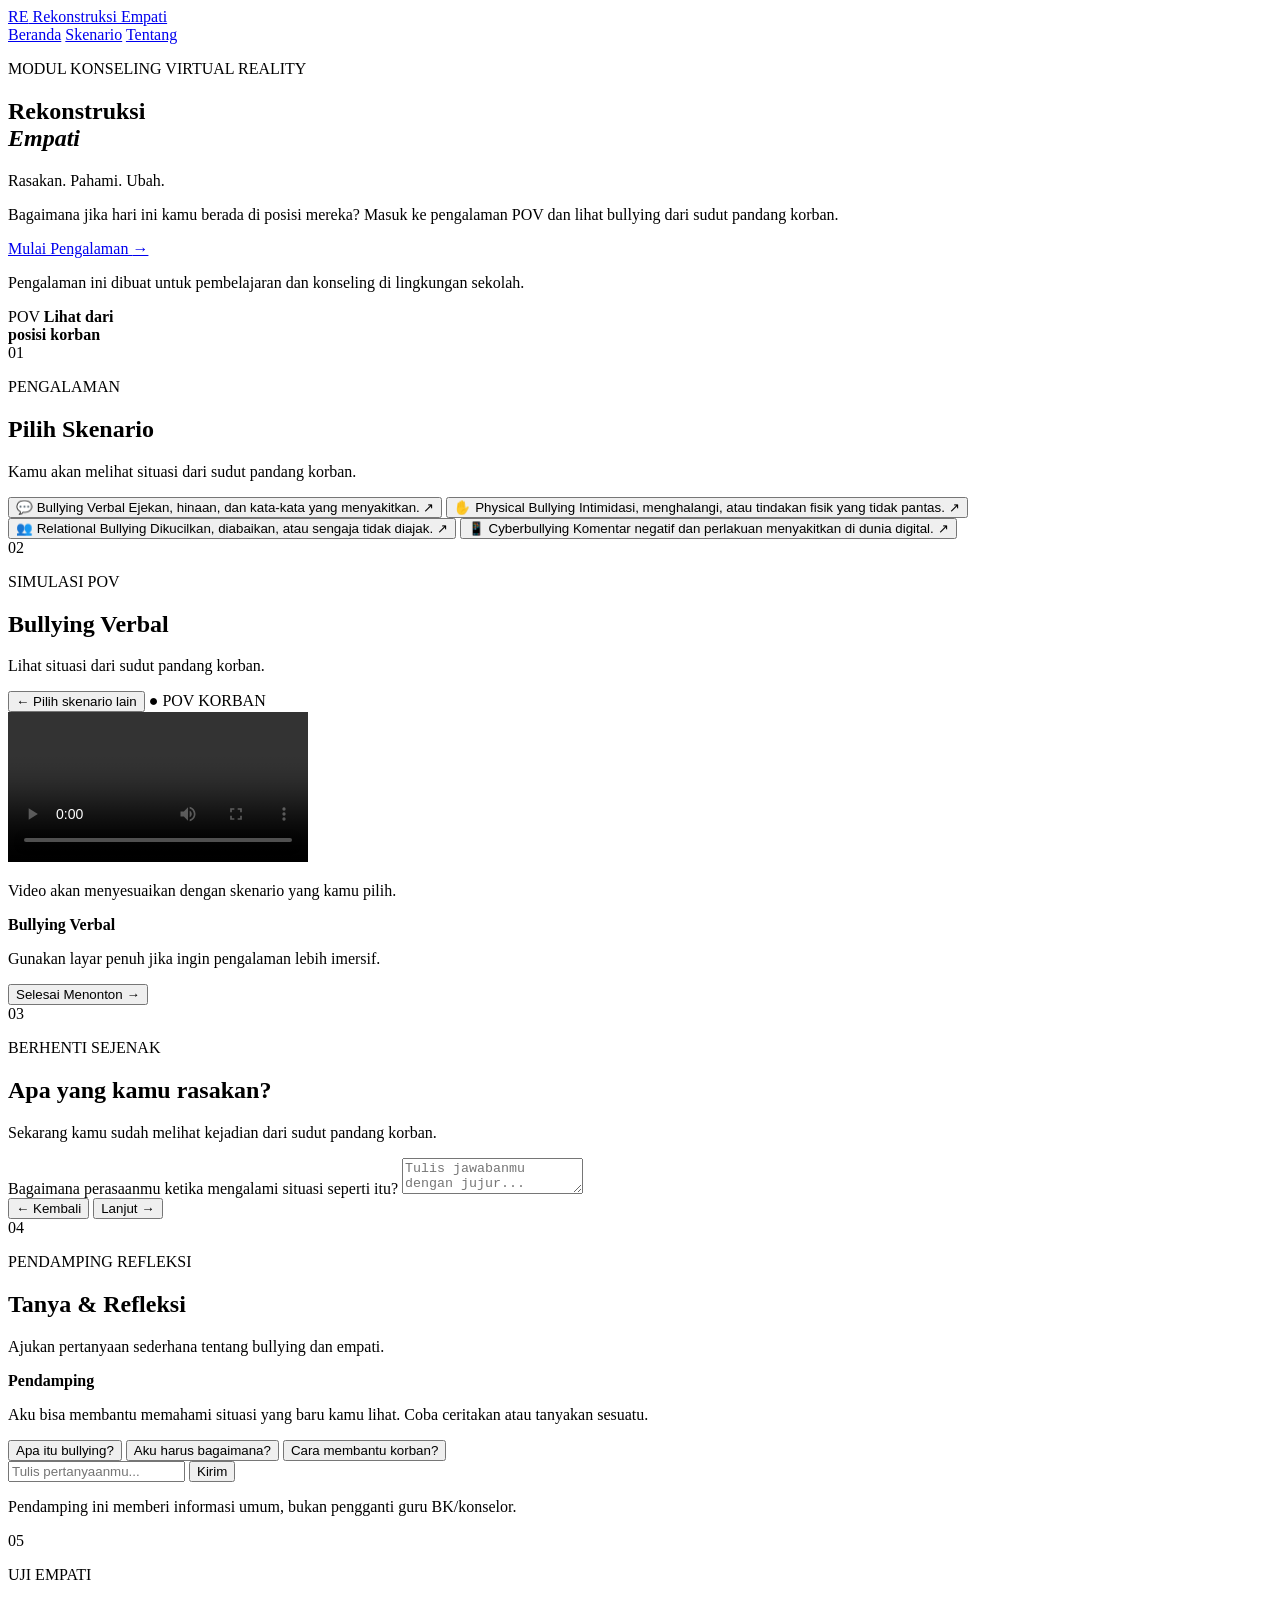
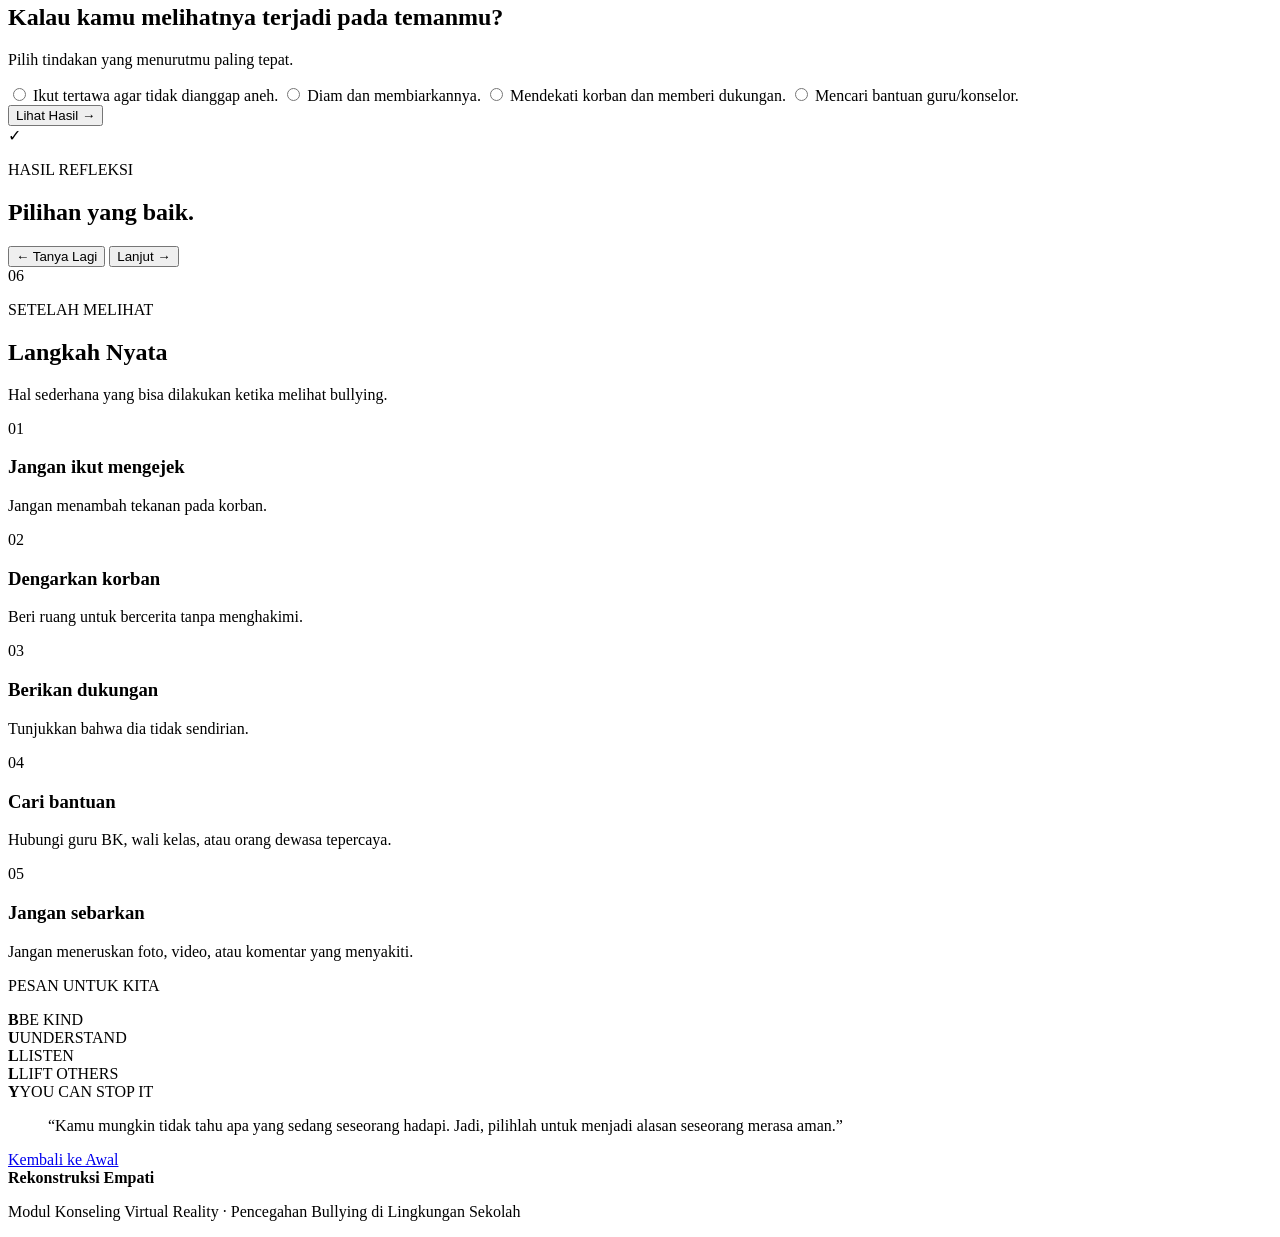
==== index.html @ f6c43a88 "Rename index[1].html to index.html" ====
<!DOCTYPE html>
<html lang="id">
<head>
  <meta charset="UTF-8">
  <meta name="viewport" content="width=device-width, initial-scale=1.0">
  <meta name="description" content="Rekonstruksi Empati - Modul Konseling Virtual Reality untuk pencegahan bullying">
  <title>Rekonstruksi Empati | Modul Konseling VR</title>
  <link rel="stylesheet" href="style.css">
</head>
<body>

<header class="navbar">
  <a class="logo" href="#beranda"><span>RE</span> Rekonstruksi Empati</a>
  <nav>
    <a href="#beranda">Beranda</a>
    <a href="#skenario">Skenario</a>
    <a href="#tentang">Tentang</a>
  </nav>
</header>

<main>
  <!-- 1. OPENING -->
  <section id="beranda" class="hero">
    <div class="hero-content">
      <p class="eyebrow">MODUL KONSELING VIRTUAL REALITY</p>
      <h1>Rekonstruksi<br><em>Empati</em></h1>
      <p class="tagline">Rasakan. Pahami. Ubah.</p>
      <p class="lead">
        Bagaimana jika hari ini kamu berada di posisi mereka?
        Masuk ke pengalaman POV dan lihat bullying dari sudut pandang korban.
      </p>
      <a href="#skenario" class="btn btn-light">Mulai Pengalaman <span>→</span></a>
      <p class="hero-note">Pengalaman ini dibuat untuk pembelajaran dan konseling di lingkungan sekolah.</p>
    </div>
    <div class="hero-orbit" aria-hidden="true">
      <div class="orbit-card">
        <span>POV</span>
        <strong>Lihat dari<br>posisi korban</strong>
      </div>
    </div>
  </section>

  <!-- 2. PILIH SKENARIO -->
  <section id="skenario" class="section">
    <div class="section-title">
      <div class="number">01</div>
      <div>
        <p class="eyebrow dark">PENGALAMAN</p>
        <h2>Pilih Skenario</h2>
        <p>Kamu akan melihat situasi dari sudut pandang korban.</p>
      </div>
    </div>

    <div class="scenario-grid">
      <button class="scenario verbal" onclick="openScenario('verbal')">
        <span class="scenario-icon">💬</span>
        <span class="scenario-name">Bullying Verbal</span>
        <span class="scenario-desc">Ejekan, hinaan, dan kata-kata yang menyakitkan.</span>
        <span class="arrow">↗</span>
      </button>

      <button class="scenario fisik" onclick="openScenario('fisik')">
        <span class="scenario-icon">✋</span>
        <span class="scenario-name">Physical Bullying</span>
        <span class="scenario-desc">Intimidasi, menghalangi, atau tindakan fisik yang tidak pantas.</span>
        <span class="arrow">↗</span>
      </button>

      <button class="scenario sosial" onclick="openScenario('sosial')">
        <span class="scenario-icon">👥</span>
        <span class="scenario-name">Relational Bullying</span>
        <span class="scenario-desc">Dikucilkan, diabaikan, atau sengaja tidak diajak.</span>
        <span class="arrow">↗</span>
      </button>

      <button class="scenario cyber" onclick="openScenario('cyber')">
        <span class="scenario-icon">📱</span>
        <span class="scenario-name">Cyberbullying</span>
        <span class="scenario-desc">Komentar negatif dan perlakuan menyakitkan di dunia digital.</span>
        <span class="arrow">↗</span>
      </button>
    </div>
  </section>

  <!-- 3. SIMULASI POV -->
  <section id="simulasi" class="section section-dark hidden">
    <div class="section-title light">
      <div class="number">02</div>
      <div>
        <p class="eyebrow">SIMULASI POV</p>
        <h2 id="scenarioTitle">Bullying Verbal</h2>
        <p id="scenarioIntro">Lihat situasi dari sudut pandang korban.</p>
      </div>
    </div>

    <div class="simulation-wrap">
      <div class="video-head">
        <button class="text-button" onclick="showSection('skenario')">← Pilih skenario lain</button>
        <span class="pov-badge">● POV KORBAN</span>
      </div>

      <div class="video-frame">
        <video id="vrVideo" controls playsinline preload="metadata">
          <source id="videoSource" src="assets/video-verbal.mp4" type="video/mp4">
          Browser kamu tidak mendukung video.
        </video>
      </div>

      <p id="videoNotice" class="notice">Video akan menyesuaikan dengan skenario yang kamu pilih.</p>

      <div class="simulation-bottom">
        <div>
          <strong id="videoLabel">Bullying Verbal</strong>
          <p>Gunakan layar penuh jika ingin pengalaman lebih imersif.</p>
        </div>
        <button class="btn btn-light" onclick="finishVideo()">Selesai Menonton →</button>
      </div>
    </div>
  </section>

  <!-- 4. REFLEKSI -->
  <section id="refleksi" class="section hidden">
    <div class="reflection-card">
      <div class="number">03</div>
      <p class="eyebrow dark">BERHENTI SEJENAK</p>
      <h2>Apa yang kamu rasakan?</h2>
      <p id="reflectionIntro">Sekarang kamu sudah melihat kejadian dari sudut pandang korban.</p>

      <label for="reflectionAnswer">Bagaimana perasaanmu ketika mengalami situasi seperti itu?</label>
      <textarea id="reflectionAnswer" placeholder="Tulis jawabanmu dengan jujur..."></textarea>

      <div class="actions">
        <button class="btn btn-outline" onclick="showSection('simulasi')">← Kembali</button>
        <button class="btn btn-dark" onclick="saveReflection()">Lanjut →</button>
      </div>
    </div>
  </section>

  <!-- 5. TANYA & REFLEKSI -->
  <section id="tanya" class="section hidden">
    <div class="section-title">
      <div class="number">04</div>
      <div>
        <p class="eyebrow dark">PENDAMPING REFLEKSI</p>
        <h2>Tanya & Refleksi</h2>
        <p>Ajukan pertanyaan sederhana tentang bullying dan empati.</p>
      </div>
    </div>

    <div class="chat-card">
      <div id="chatMessages" class="chat-messages">
        <div class="message bot">
          <b>Pendamping</b>
          <p>Aku bisa membantu memahami situasi yang baru kamu lihat. Coba ceritakan atau tanyakan sesuatu.</p>
        </div>
      </div>

      <div class="quick-questions">
        <button onclick="askQuick('Apa yang termasuk bullying?')">Apa itu bullying?</button>
        <button onclick="askQuick('Aku harus bagaimana jika melihat bullying?')">Aku harus bagaimana?</button>
        <button onclick="askQuick('Bagaimana cara membantu korban?')">Cara membantu korban?</button>
      </div>

      <form class="chat-input" onsubmit="sendQuestion(event)">
        <input id="questionInput" autocomplete="off" placeholder="Tulis pertanyaanmu...">
        <button type="submit">Kirim</button>
      </form>
      <p class="small-note">Pendamping ini memberi informasi umum, bukan pengganti guru BK/konselor.</p>
    </div>
  </section>

  <!-- 6. UJI EMPATI -->
  <section id="uji" class="section hidden">
    <div class="quiz-card">
      <div class="number">05</div>
      <p class="eyebrow dark">UJI EMPATI</p>
      <h2>Kalau kamu melihatnya terjadi pada temanmu?</h2>
      <p>Pilih tindakan yang menurutmu paling tepat.</p>

      <div class="options">
        <label><input type="radio" name="answer" value="0"> Ikut tertawa agar tidak dianggap aneh.</label>
        <label><input type="radio" name="answer" value="0"> Diam dan membiarkannya.</label>
        <label><input type="radio" name="answer" value="1"> Mendekati korban dan memberi dukungan.</label>
        <label><input type="radio" name="answer" value="1"> Mencari bantuan guru/konselor.</label>
      </div>

      <button class="btn btn-dark" onclick="showResult()">Lihat Hasil →</button>
    </div>
  </section>

  <!-- 7. HASIL -->
  <section id="hasil" class="section hidden">
    <div class="result-card">
      <div class="result-icon">✓</div>
      <p class="eyebrow dark">HASIL REFLEKSI</p>
      <h2 id="resultTitle">Pilihan yang baik.</h2>
      <p id="resultText"></p>
      <div class="actions center-actions">
        <button class="btn btn-outline" onclick="showSection('tanya')">← Tanya Lagi</button>
        <button class="btn btn-dark" onclick="showSection('langkah')">Lanjut →</button>
      </div>
    </div>
  </section>

  <!-- 8. LANGKAH NYATA -->
  <section id="langkah" class="section">
    <div class="section-title">
      <div class="number">06</div>
      <div>
        <p class="eyebrow dark">SETELAH MELIHAT</p>
        <h2>Langkah Nyata</h2>
        <p>Hal sederhana yang bisa dilakukan ketika melihat bullying.</p>
      </div>
    </div>

    <div class="steps">
      <article><span>01</span><h3>Jangan ikut mengejek</h3><p>Jangan menambah tekanan pada korban.</p></article>
      <article><span>02</span><h3>Dengarkan korban</h3><p>Beri ruang untuk bercerita tanpa menghakimi.</p></article>
      <article><span>03</span><h3>Berikan dukungan</h3><p>Tunjukkan bahwa dia tidak sendirian.</p></article>
      <article><span>04</span><h3>Cari bantuan</h3><p>Hubungi guru BK, wali kelas, atau orang dewasa tepercaya.</p></article>
      <article><span>05</span><h3>Jangan sebarkan</h3><p>Jangan meneruskan foto, video, atau komentar yang menyakiti.</p></article>
    </div>
  </section>

  <!-- 9. PENUTUP -->
  <section id="tentang" class="closing">
    <p class="eyebrow dark">PESAN UNTUK KITA</p>
    <div class="bully">
      <div><b>B</b><span>BE KIND</span></div>
      <div><b>U</b><span>UNDERSTAND</span></div>
      <div><b>L</b><span>LISTEN</span></div>
      <div><b>L</b><span>LIFT OTHERS</span></div>
      <div><b>Y</b><span>YOU CAN STOP IT</span></div>
    </div>
    <blockquote>“Kamu mungkin tidak tahu apa yang sedang seseorang hadapi. Jadi, pilihlah untuk menjadi alasan seseorang merasa aman.”</blockquote>
    <a class="btn btn-dark" href="#beranda">Kembali ke Awal</a>
  </section>
</main>

<footer>
  <b>Rekonstruksi Empati</b>
  <p>Modul Konseling Virtual Reality · Pencegahan Bullying di Lingkungan Sekolah</p>
</footer>

<script src="script.js"></script>
</body>
</html>
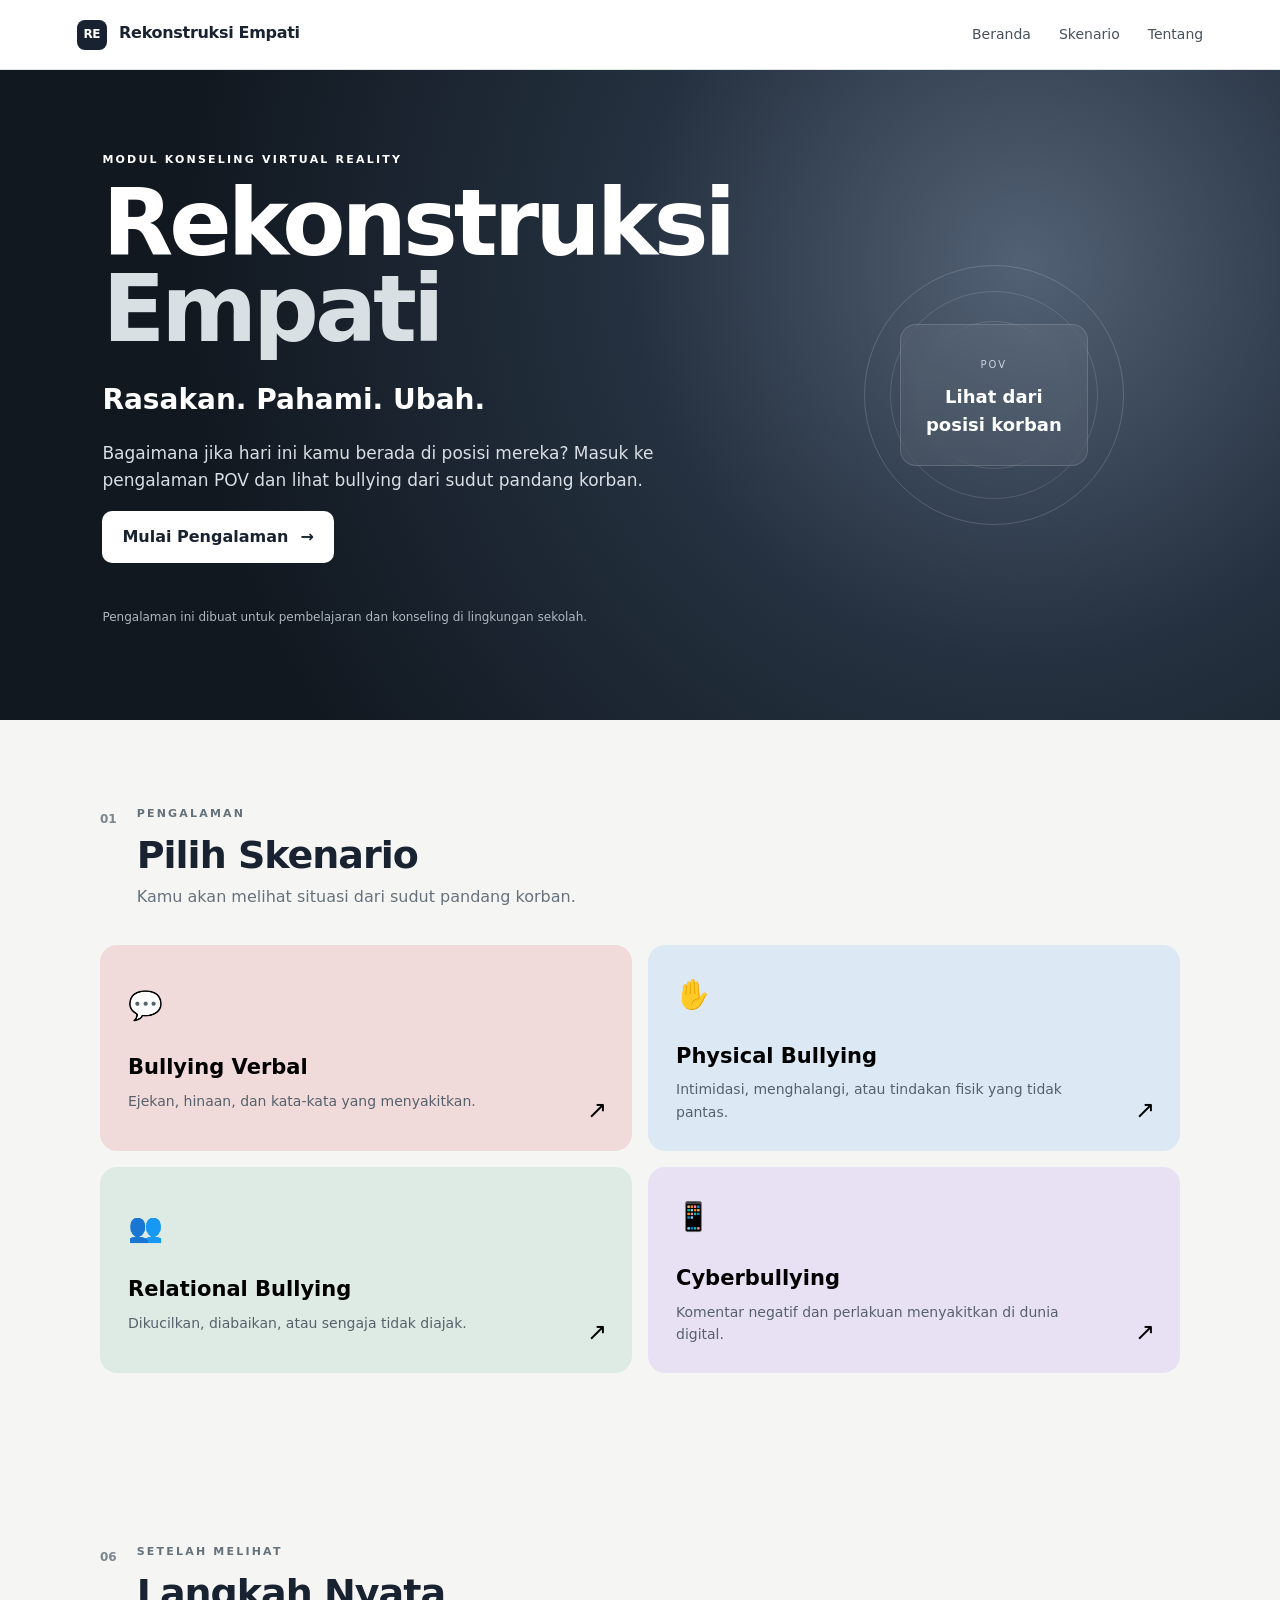
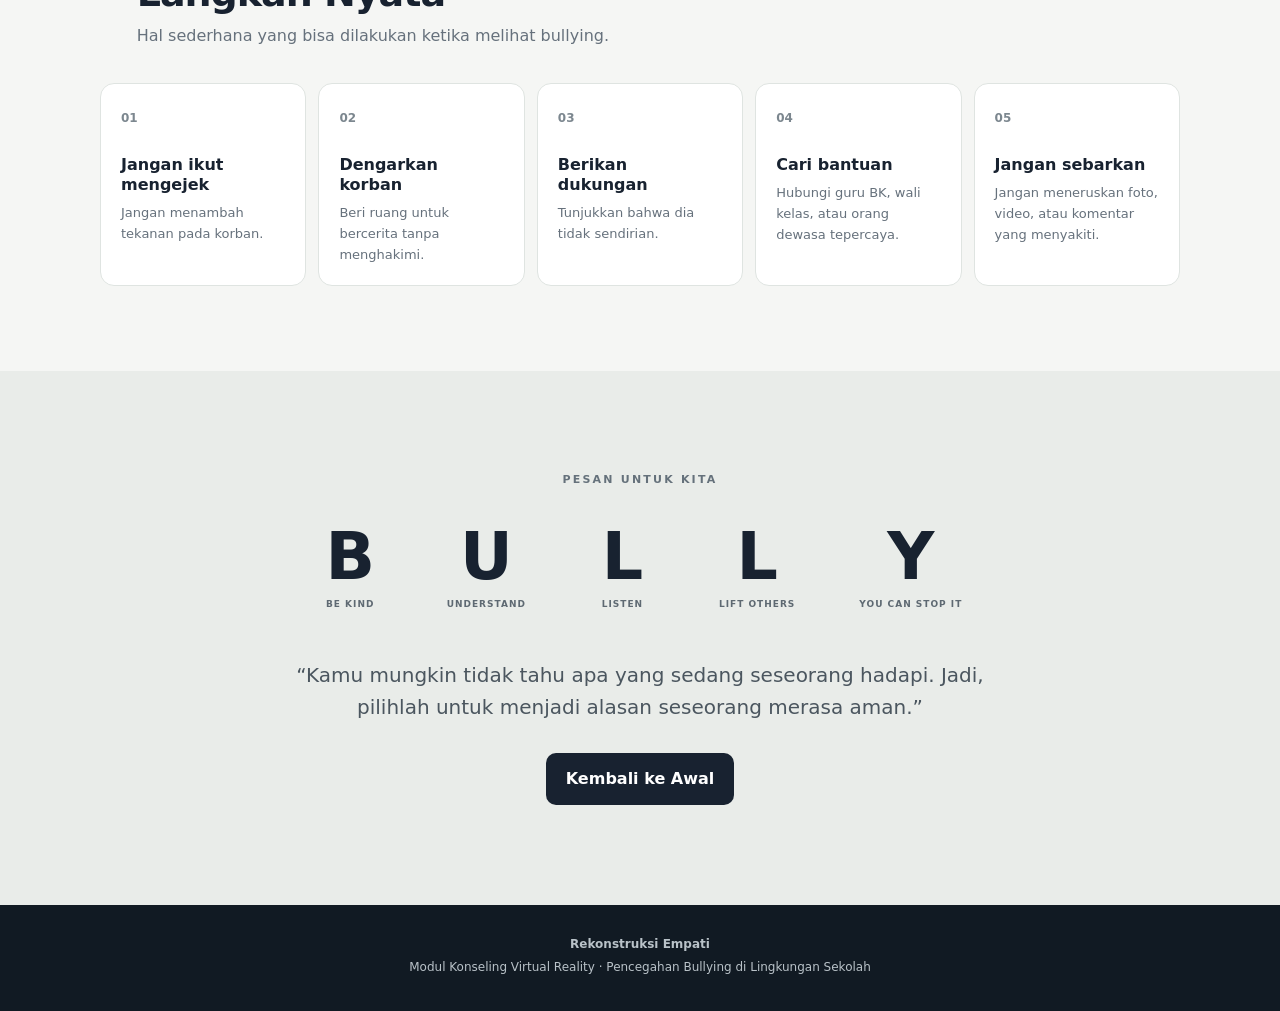
==== commit 94a747ef: "Update index.html" ====
--- a/index.html
+++ b/index.html
@@ -101,7 +101,7 @@
 
       <div class="video-frame">
         <video id="vrVideo" controls playsinline preload="metadata">
-          <source id="videoSource" src="assets/video-verbal.mp4" type="video/mp4">
+          <source id="videoSource" src="video-relasional-cyber.mp4" type="video/mp4">
           Browser kamu tidak mendukung video.
         </video>
       </div>
--- a/style.css
+++ b/style.css
@@ -0,0 +1,79 @@
+*{box-sizing:border-box}
+:root{--ink:#182230;--muted:#66717c;--paper:#f5f6f4;--line:#dfe4e1;--white:#fff}
+html{scroll-behavior:smooth}
+body{margin:0;background:var(--paper);color:var(--ink);font-family:Inter,ui-sans-serif,system-ui,-apple-system,"Segoe UI",Arial,sans-serif;line-height:1.6}
+button,input,textarea{font:inherit}
+.navbar{height:70px;background:#fff;border-bottom:1px solid var(--line);display:flex;align-items:center;justify-content:space-between;padding:0 6%;position:sticky;top:0;z-index:50}
+.logo{color:var(--ink);text-decoration:none;font-weight:800;letter-spacing:-.3px}
+.logo span{display:inline-grid;place-items:center;width:30px;height:30px;margin-right:7px;border-radius:8px;background:var(--ink);color:#fff;font-size:12px}
+nav{display:flex;gap:28px}
+nav a{color:#47515b;text-decoration:none;font-size:14px}
+nav a:hover{text-decoration:underline}
+.hero{min-height:650px;color:#fff;background:radial-gradient(circle at 80% 30%,#526174 0,#253140 35%,#111820 75%);display:flex;align-items:center;justify-content:space-between;padding:80px 8%;overflow:hidden}
+.hero-content{max-width:670px}
+.eyebrow{font-size:11px;letter-spacing:2.2px;font-weight:800;margin:0 0 12px}
+.eyebrow.dark{color:#65717b}
+.hero h1{font-size:clamp(52px,8vw,92px);line-height:.94;letter-spacing:-4px;margin:0}
+.hero h1 em{font-style:normal;color:#d9e0e4}
+.tagline{font-size:28px;font-weight:700;margin:24px 0 8px}
+.lead{max-width:580px;color:#d8dee3;font-size:17px}
+.btn{display:inline-flex;align-items:center;justify-content:center;gap:12px;border:0;border-radius:10px;padding:13px 20px;font-weight:800;text-decoration:none;cursor:pointer;transition:.18s transform,.18s opacity}
+.btn:hover{transform:translateY(-2px)}
+.btn-light{background:#fff;color:var(--ink)}
+.btn-dark{background:var(--ink);color:#fff}
+.btn-outline{background:#fff;color:var(--ink);border:1px solid #ccd3cf}
+.hero-note{font-size:12px;color:#aeb8bf;margin-top:45px}
+.hero-orbit{width:260px;height:260px;border:1px solid #ffffff2b;border-radius:50%;display:grid;place-items:center;margin-right:5%;position:relative}
+.hero-orbit:before,.hero-orbit:after{content:"";position:absolute;border:1px solid #ffffff22;border-radius:50%}
+.hero-orbit:before{inset:25px}.hero-orbit:after{inset:55px}
+.orbit-card{position:relative;z-index:2;background:#ffffff10;border:1px solid #ffffff24;backdrop-filter:blur(8px);padding:25px;border-radius:16px;text-align:center}
+.orbit-card span{font-size:10px;letter-spacing:2px;color:#cbd3d8}.orbit-card strong{display:block;margin-top:7px;font-size:18px}
+.section{width:min(1080px,90%);margin:auto;padding:85px 0}
+.section-title{display:flex;gap:20px;align-items:flex-start;margin-bottom:35px}
+.section-title .number,.reflection-card .number,.quiz-card .number{font-size:12px;font-weight:800;color:#7b858d;padding-top:5px}
+.section-title h2,.reflection-card h2,.quiz-card h2,.result-card h2{font-size:38px;line-height:1.1;margin:0 0 8px;letter-spacing:-1px}
+.section-title p:not(.eyebrow),.reflection-card>p,.quiz-card>p{color:var(--muted);margin:0}
+.scenario-grid{display:grid;grid-template-columns:1fr 1fr;gap:16px}
+.scenario{position:relative;border:0;border-radius:17px;min-height:205px;padding:28px;text-align:left;cursor:pointer;transition:.2s transform,.2s box-shadow}
+.scenario:hover{transform:translateY(-4px);box-shadow:0 12px 28px #1a26300d}
+.verbal{background:#f1dada}.fisik{background:#dce8f3}.sosial{background:#deebe5}.cyber{background:#e8e1f4}
+.scenario-icon{display:block;font-size:28px;margin-bottom:22px}
+.scenario-name{display:block;font-weight:800;font-size:21px}.scenario-desc{display:block;max-width:390px;color:#56616b;font-size:14px;margin-top:5px}.arrow{position:absolute;right:25px;bottom:22px;font-size:24px}
+.hidden{display:none!important}
+.section-dark{width:100%;background:#182230;color:#fff;padding:85px max(5%,calc((100% - 1080px)/2))}
+.section-title.light .number,.section-title.light .eyebrow{color:#aab4bc}.section-title.light p:not(.eyebrow){color:#aeb8bf}
+.simulation-wrap{background:#0d141b;border:1px solid #ffffff14;border-radius:18px;padding:18px}
+.video-head{display:flex;justify-content:space-between;align-items:center;margin-bottom:14px}.text-button{background:none;border:0;color:#c8d0d5;cursor:pointer}.pov-badge{font-size:10px;letter-spacing:1.5px;color:#9de0c1}
+.video-frame{background:#000;border-radius:12px;overflow:hidden}
+#vrVideo{display:block;width:100%;max-height:620px;background:#000}
+.notice{font-size:12px;color:#9da8b0;margin:10px 2px}
+.simulation-bottom{display:flex;align-items:center;justify-content:space-between;gap:20px;padding:14px 2px 2px}.simulation-bottom strong{font-size:18px}.simulation-bottom p{margin:2px 0 0;color:#9da8b0;font-size:13px}
+.reflection-card,.quiz-card,.result-card,.chat-card{background:#fff;border:1px solid var(--line);border-radius:18px;padding:35px;box-shadow:0 12px 35px #18223009}
+.reflection-card,.quiz-card,.result-card,.chat-card{max-width:820px;margin:auto}
+.reflection-card label{display:block;font-weight:800;margin-top:28px}.reflection-card textarea{width:100%;min-height:170px;margin-top:10px;border:1px solid #d4dbd7;border-radius:11px;padding:15px;resize:vertical;outline:none}.reflection-card textarea:focus{border-color:#788791}
+.actions{display:flex;justify-content:space-between;gap:12px;margin-top:20px}.center-actions{justify-content:center}
+.chat-messages{min-height:260px;max-height:420px;overflow:auto;padding-right:5px}
+.message{max-width:82%;padding:12px 15px;border-radius:13px;margin:10px 0}.message p{margin:3px 0}.message.bot{background:#eef1ef}.message.user{background:#182230;color:#fff;margin-left:auto}.message b{font-size:11px;letter-spacing:.5px}
+.quick-questions{display:flex;gap:8px;flex-wrap:wrap;margin:15px 0}.quick-questions button{border:1px solid #d6ddd9;background:#fff;border-radius:20px;padding:8px 12px;cursor:pointer;font-size:12px}
+.chat-input{display:flex;gap:8px;border-top:1px solid var(--line);padding-top:15px}.chat-input input{flex:1;border:1px solid #d6ddd9;border-radius:10px;padding:12px;outline:none}.chat-input button{border:0;border-radius:10px;padding:0 18px;background:var(--ink);color:#fff;font-weight:800}.small-note{font-size:11px;color:#7b858d}
+.options{display:grid;gap:10px;margin:25px 0}.options label{border:1px solid #dfe4e1;padding:15px;border-radius:11px;cursor:pointer}.options label:has(input:checked){border-color:#657b8c;background:#f0f4f6}
+.result-card{text-align:center}.result-icon{width:62px;height:62px;border-radius:50%;display:grid;place-items:center;background:#dcebe4;color:#245b48;font-size:32px;font-weight:900;margin:0 auto 20px}
+.steps{display:grid;grid-template-columns:repeat(5,1fr);gap:12px}.steps article{background:#fff;border:1px solid var(--line);border-radius:14px;padding:20px;min-height:180px}.steps span{font-size:12px;font-weight:800;color:#7c878f}.steps h3{font-size:16px;line-height:1.25;margin:25px 0 8px}.steps p{font-size:13px;color:var(--muted);margin:0}
+.closing{text-align:center;padding:100px 7%;background:#e9ece9}.bully{display:flex;justify-content:center;gap:clamp(18px,5vw,70px);margin:35px 0 45px}.bully div{min-width:65px}.bully b{display:block;font-size:65px;line-height:1}.bully span{font-size:9px;letter-spacing:1px;font-weight:800;color:#5e6972}.closing blockquote{max-width:720px;margin:0 auto 30px;font-size:20px;color:#4b565f}
+footer{text-align:center;background:#111a23;color:#b9c2c8;padding:30px 7%;font-size:12px}footer p{margin:4px 0}
+@media(max-width:800px){.navbar{padding:0 5%}.hero{padding:70px 7%;min-height:620px}.hero-orbit{display:none}.scenario-grid{grid-template-columns:1fr}.steps{grid-template-columns:1fr}.section{padding:65px 0}.section-dark{padding:65px 5%}.simulation-bottom,.actions{flex-direction:column;align-items:stretch}.bully{gap:10px}.bully b{font-size:45px}.bully span{font-size:7px}.reflection-card,.quiz-card,.result-card,.chat-card{padding:25px}}
+
+/* FINAL FEATURE: CARE RATING */
+.care-rating-section { text-align:center; }
+.care-card {
+  max-width:620px; margin:0 auto; padding:34px 28px;
+  border-radius:24px; background:rgba(255,255,255,.06);
+  border:1px solid rgba(255,255,255,.12);
+  box-shadow:0 18px 50px rgba(0,0,0,.18);
+}
+.care-score { font-size:52px; font-weight:800; margin-bottom:6px; }
+.care-stars { font-size:32px; letter-spacing:5px; margin:8px 0 16px; }
+.care-card h3 { margin:8px 0; font-size:24px; }
+.care-card p { opacity:.82; line-height:1.6; }
+.care-bar { height:12px; border-radius:99px; background:rgba(255,255,255,.1); overflow:hidden; margin:22px 0; }
+.care-fill { width:0%; height:100%; border-radius:99px; transition:width .7s ease; }
